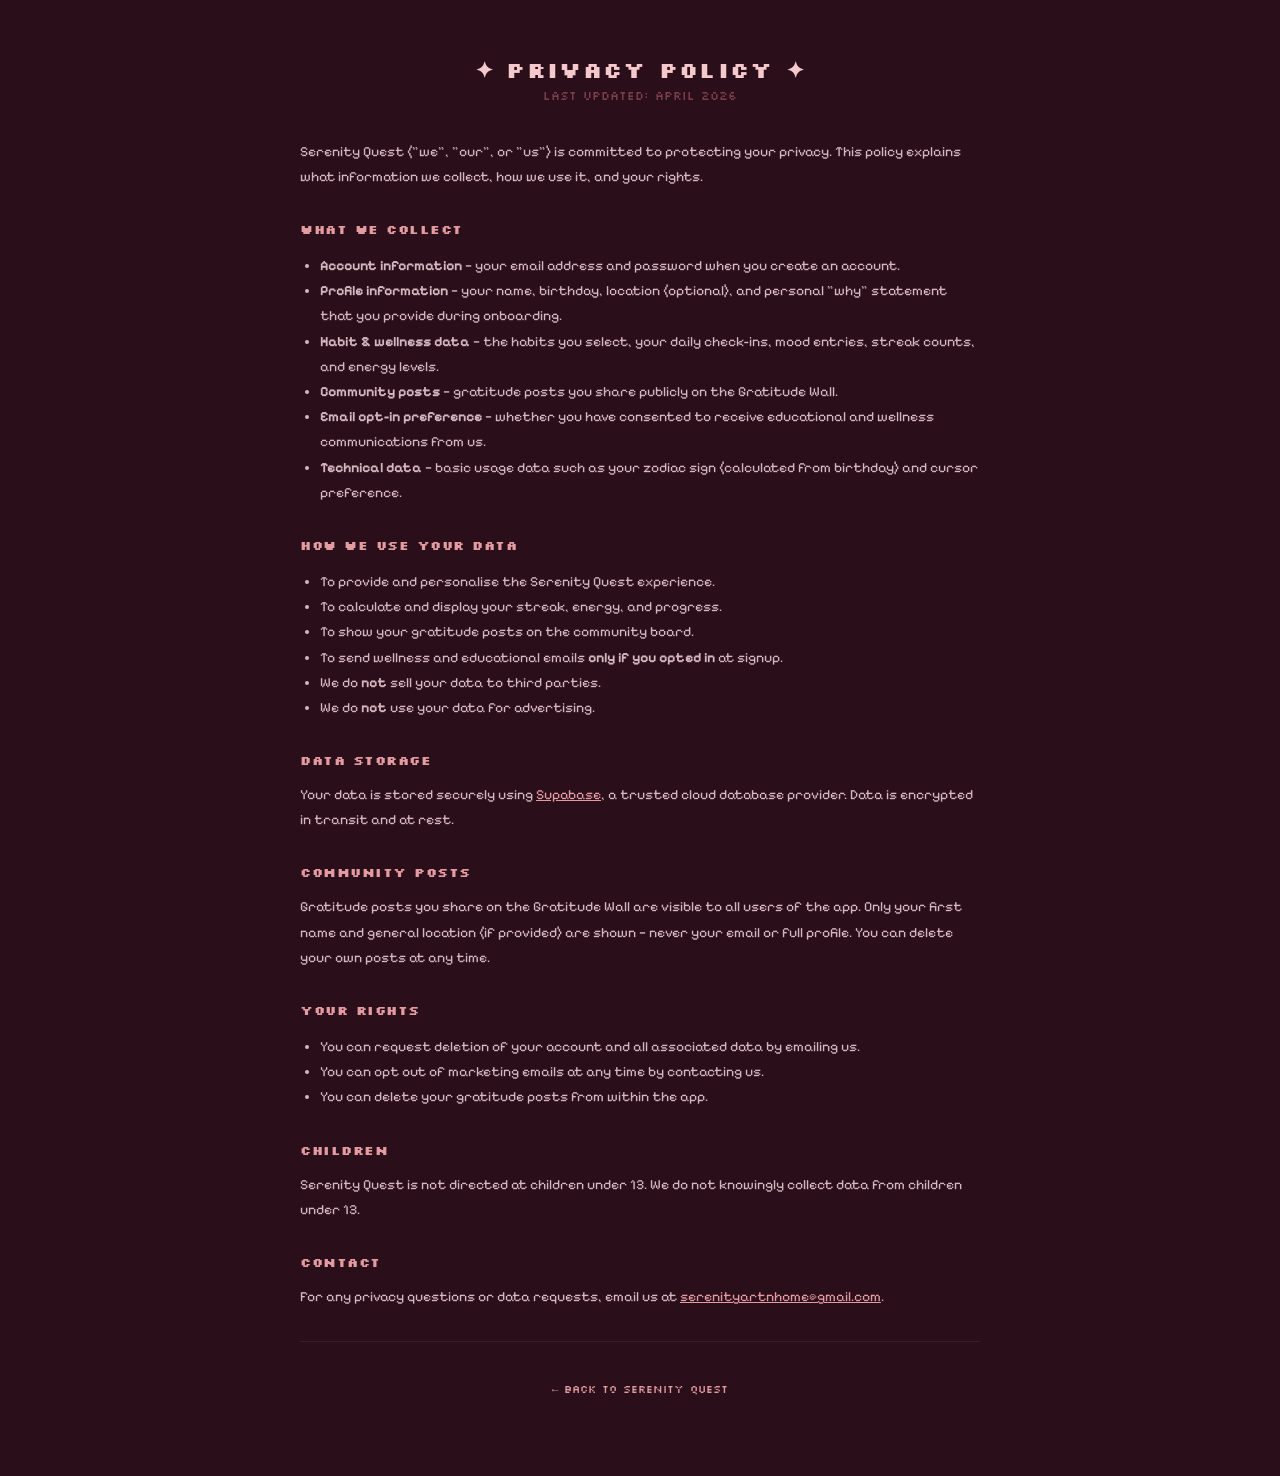
==== privacy.html @ 4ba92484 "Add Privacy Policy and Terms of Service pages with footer links Co-Authored-By: Claude Sonnet 4.6 <n" ====
<!doctype html>
<html lang="en">
<head>
<meta charset="utf-8"/>
<meta name="viewport" content="width=device-width,initial-scale=1"/>
<title>Privacy Policy — Serenity Quest</title>
<link href="https://fonts.googleapis.com/css2?family=Pixelify+Sans:wght@400;500;600;700&family=Silkscreen:wght@400;700&display=swap" rel="stylesheet">
<style>
  body { margin:0; background:#2a0e1a; color:#fbf1e3; font-family:"Pixelify Sans",monospace; padding:40px 20px 80px; }
  .wrap { max-width:680px; margin:0 auto; }
  h1 { font-family:"Silkscreen",monospace; font-size:22px; color:#f5c9cc; text-align:center; margin-bottom:4px; text-transform:uppercase; letter-spacing:.06em; }
  .sub { text-align:center; font-size:12px; color:#7a3e4a; margin-bottom:36px; font-family:"Silkscreen",monospace; }
  h2 { font-family:"Silkscreen",monospace; font-size:13px; color:#e39aa0; text-transform:uppercase; letter-spacing:.04em; margin-top:32px; margin-bottom:8px; }
  p, li { font-size:14px; line-height:1.8; color:#d4b8c0; }
  ul { padding-left:20px; }
  a { color:#e39aa0; }
  .back { display:block; text-align:center; margin-top:40px; font-family:"Silkscreen",monospace; font-size:11px; color:#e39aa0; text-decoration:none; }
  .back:hover { text-decoration:underline; }
  hr { border:none; border-top:1px solid #3a1f27; margin:32px 0; }
</style>
</head>
<body>
<div class="wrap">
  <h1>✦ Privacy Policy ✦</h1>
  <div class="sub">Last updated: April 2026</div>

  <p>Serenity Quest ("we", "our", or "us") is committed to protecting your privacy. This policy explains what information we collect, how we use it, and your rights.</p>

  <h2>What We Collect</h2>
  <ul>
    <li><strong>Account information</strong> — your email address and password when you create an account.</li>
    <li><strong>Profile information</strong> — your name, birthday, location (optional), and personal "why" statement that you provide during onboarding.</li>
    <li><strong>Habit &amp; wellness data</strong> — the habits you select, your daily check-ins, mood entries, streak counts, and energy levels.</li>
    <li><strong>Community posts</strong> — gratitude posts you share publicly on the Gratitude Wall.</li>
    <li><strong>Email opt-in preference</strong> — whether you have consented to receive educational and wellness communications from us.</li>
    <li><strong>Technical data</strong> — basic usage data such as your zodiac sign (calculated from birthday) and cursor preference.</li>
  </ul>

  <h2>How We Use Your Data</h2>
  <ul>
    <li>To provide and personalise the Serenity Quest experience.</li>
    <li>To calculate and display your streak, energy, and progress.</li>
    <li>To show your gratitude posts on the community board.</li>
    <li>To send wellness and educational emails <strong>only if you opted in</strong> at signup.</li>
    <li>We do <strong>not</strong> sell your data to third parties.</li>
    <li>We do <strong>not</strong> use your data for advertising.</li>
  </ul>

  <h2>Data Storage</h2>
  <p>Your data is stored securely using <a href="https://supabase.com" target="_blank">Supabase</a>, a trusted cloud database provider. Data is encrypted in transit and at rest.</p>

  <h2>Community Posts</h2>
  <p>Gratitude posts you share on the Gratitude Wall are visible to all users of the app. Only your first name and general location (if provided) are shown — never your email or full profile. You can delete your own posts at any time.</p>

  <h2>Your Rights</h2>
  <ul>
    <li>You can request deletion of your account and all associated data by emailing us.</li>
    <li>You can opt out of marketing emails at any time by contacting us.</li>
    <li>You can delete your gratitude posts from within the app.</li>
  </ul>

  <h2>Children</h2>
  <p>Serenity Quest is not directed at children under 13. We do not knowingly collect data from children under 13.</p>

  <h2>Contact</h2>
  <p>For any privacy questions or data requests, email us at <a href="mailto:serenityartnhome@gmail.com">serenityartnhome@gmail.com</a>.</p>

  <hr/>
  <a class="back" href="/">← Back to Serenity Quest</a>
</div>
</body>
</html>
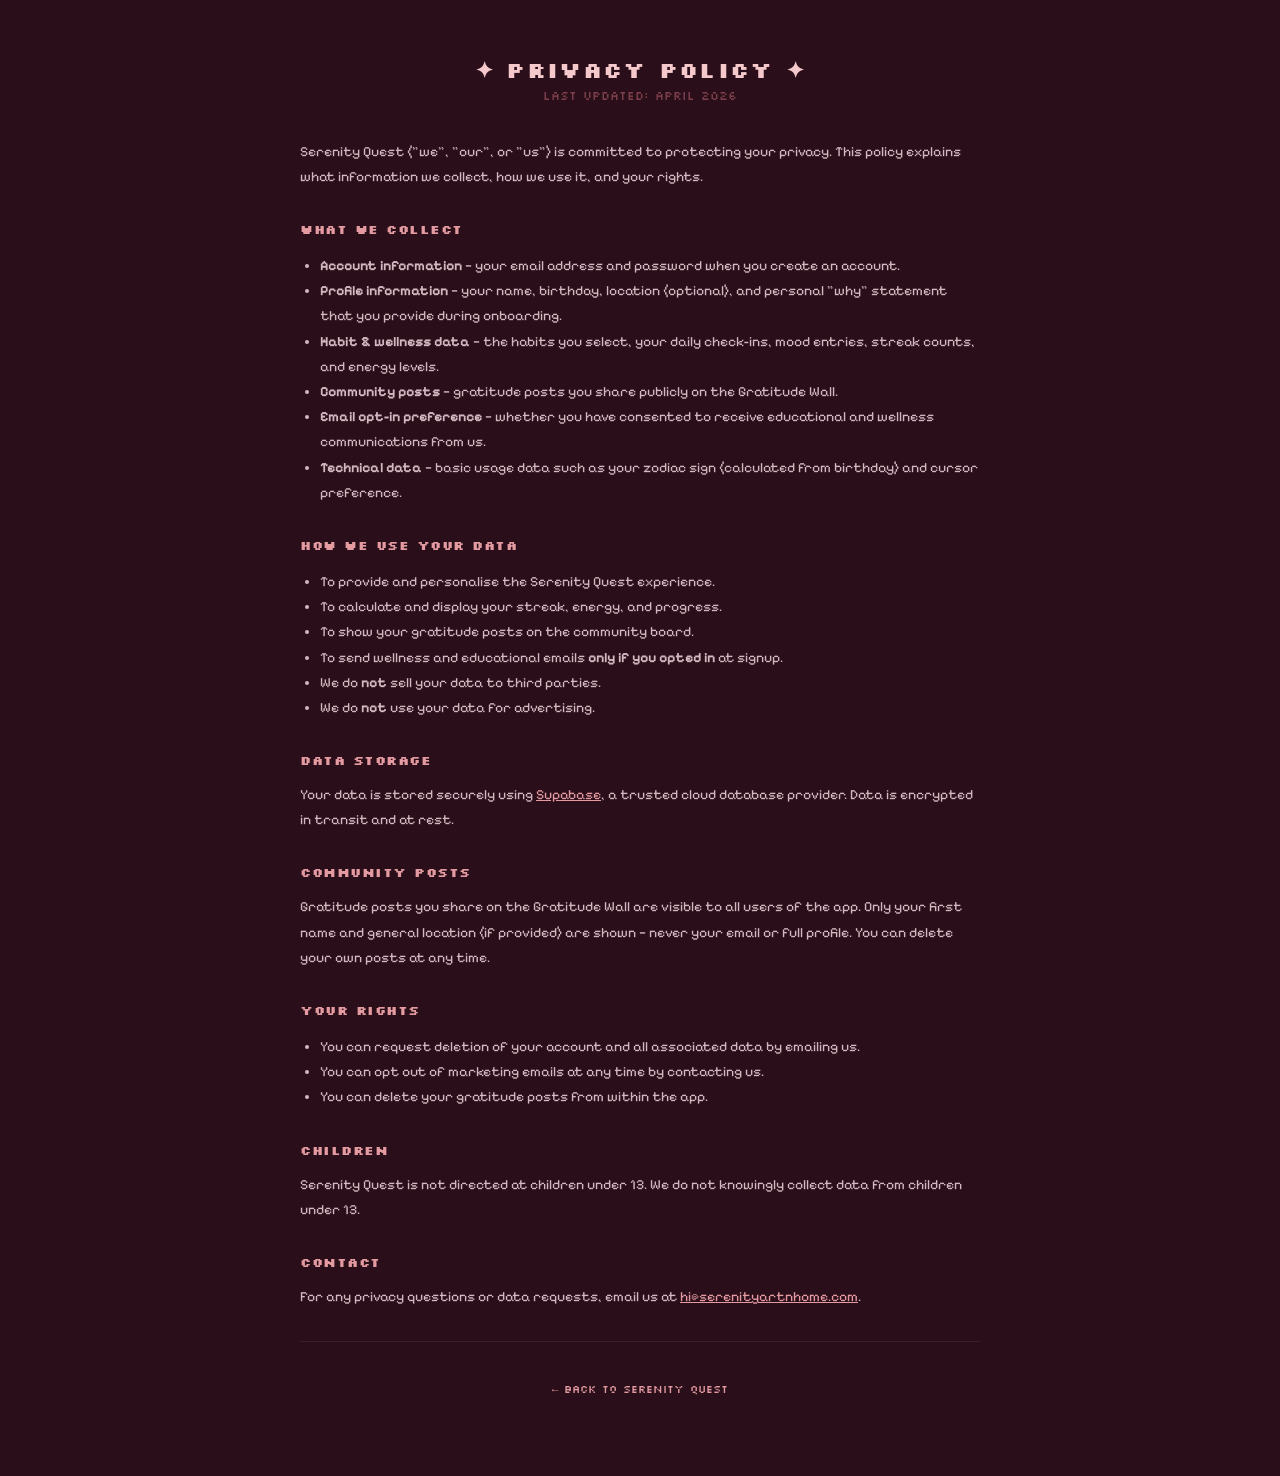
==== commit b32f5bb9: "Update contact email in privacy policy to hi@serenityartnhome.com Co-Authored-By: Claude Sonnet 4.6 " ====
--- a/privacy.html
+++ b/privacy.html
@@ -63,7 +63,7 @@
   <p>Serenity Quest is not directed at children under 13. We do not knowingly collect data from children under 13.</p>
 
   <h2>Contact</h2>
-  <p>For any privacy questions or data requests, email us at <a href="mailto:serenityartnhome@gmail.com">serenityartnhome@gmail.com</a>.</p>
+  <p>For any privacy questions or data requests, email us at <a href="mailto:hi@serenityartnhome.com">hi@serenityartnhome.com</a>.</p>
 
   <hr/>
   <a class="back" href="/">← Back to Serenity Quest</a>
